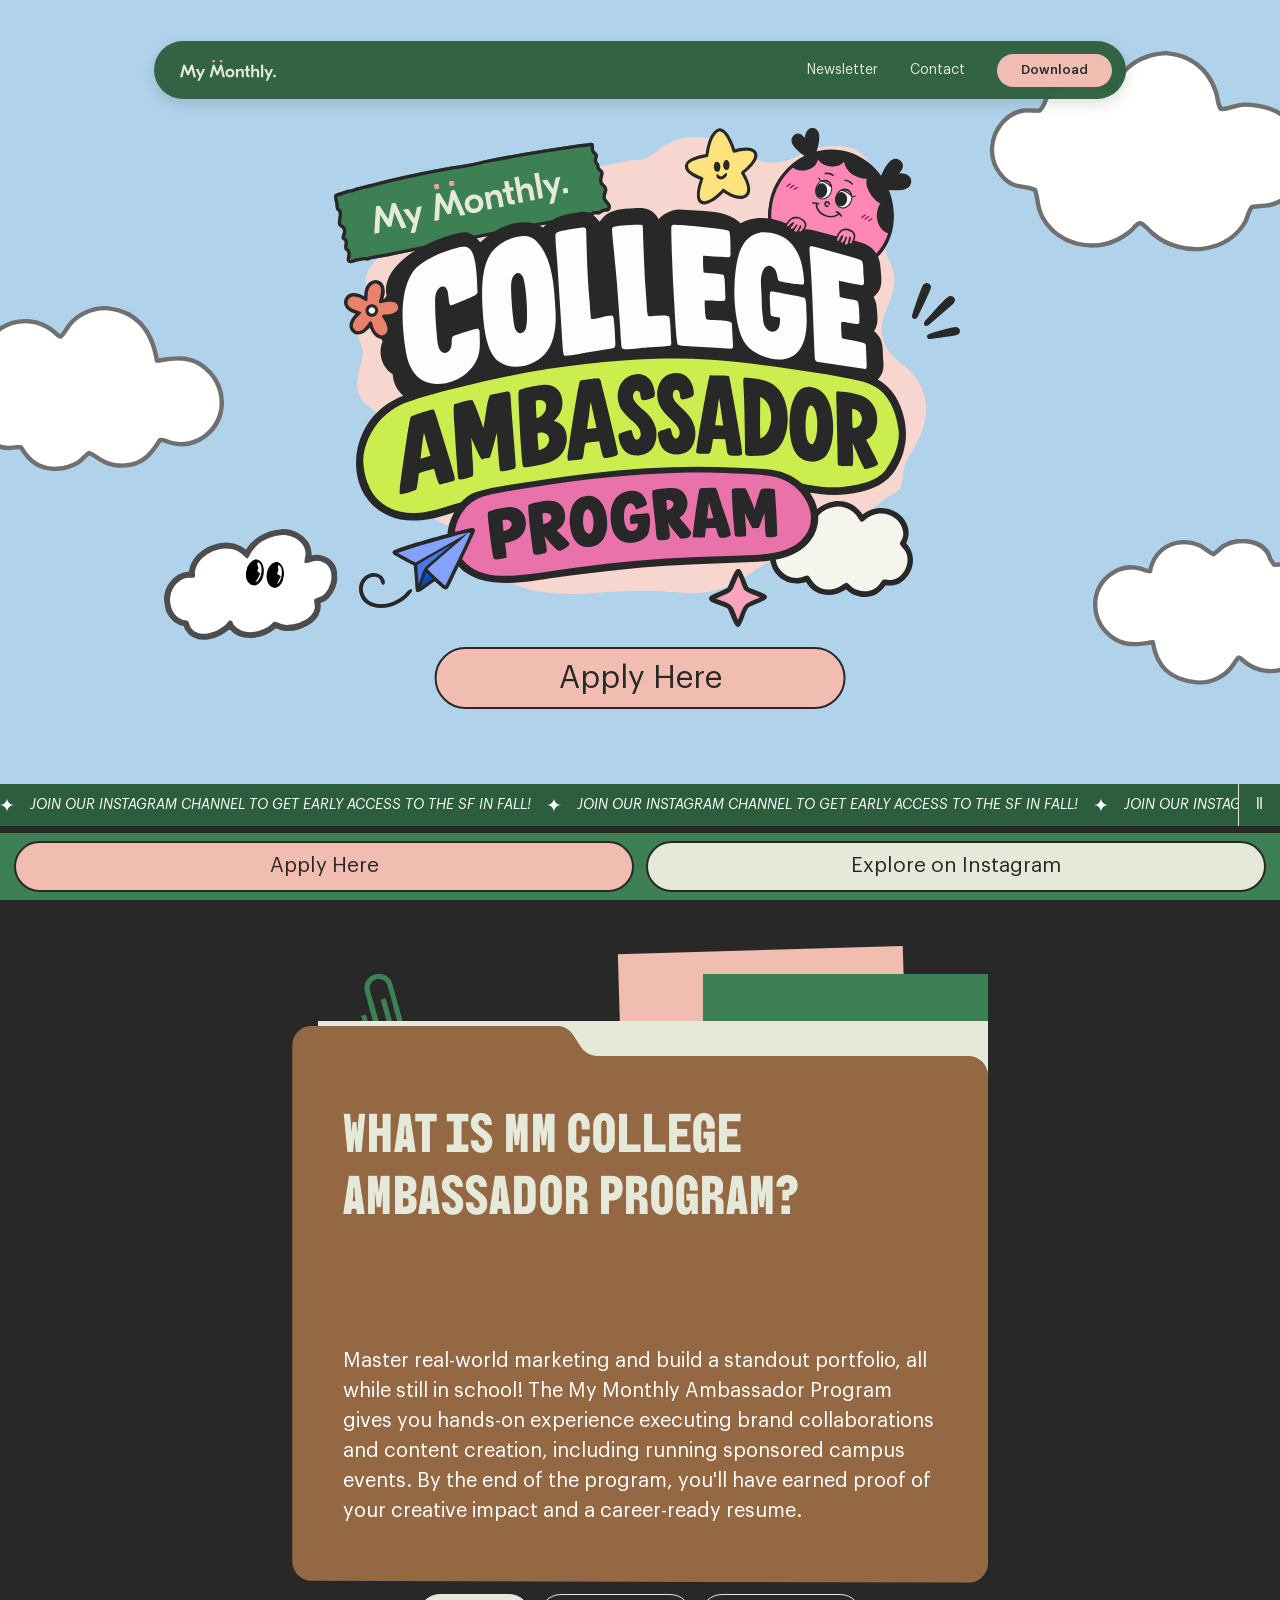
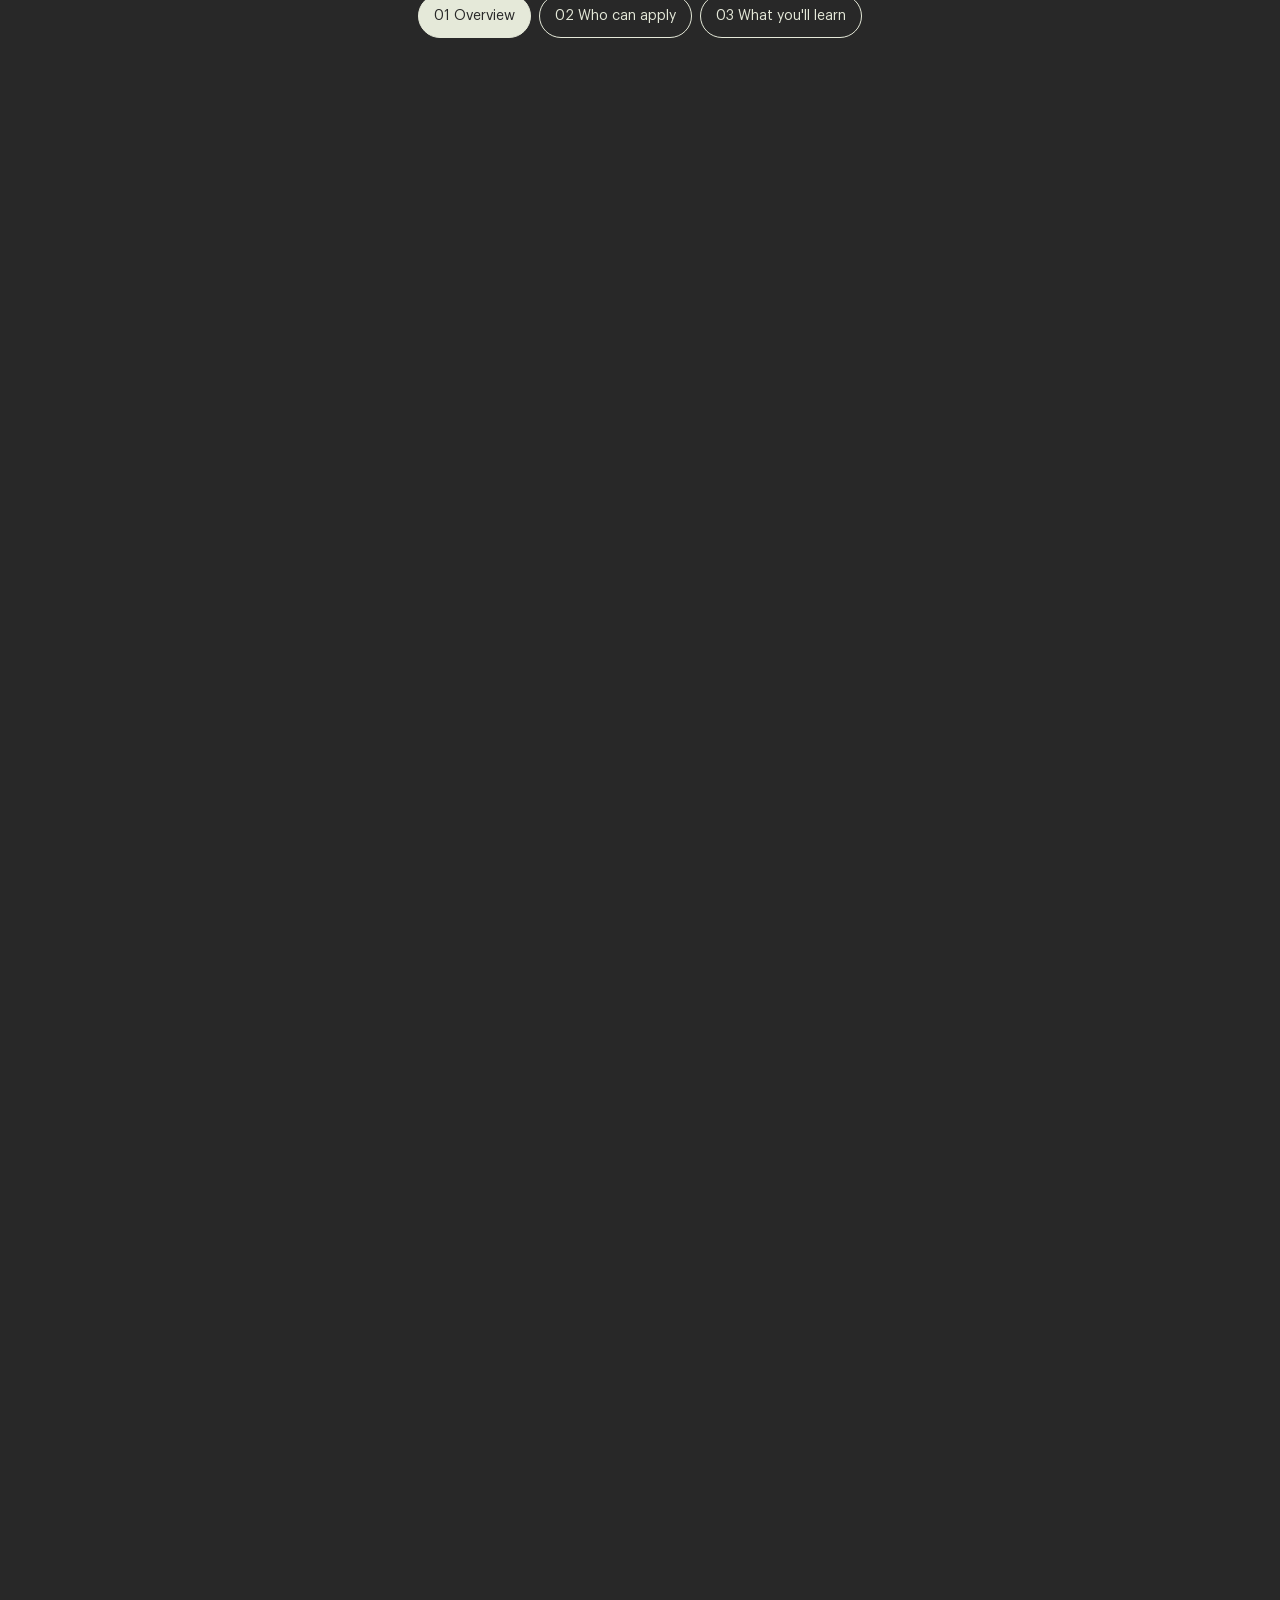
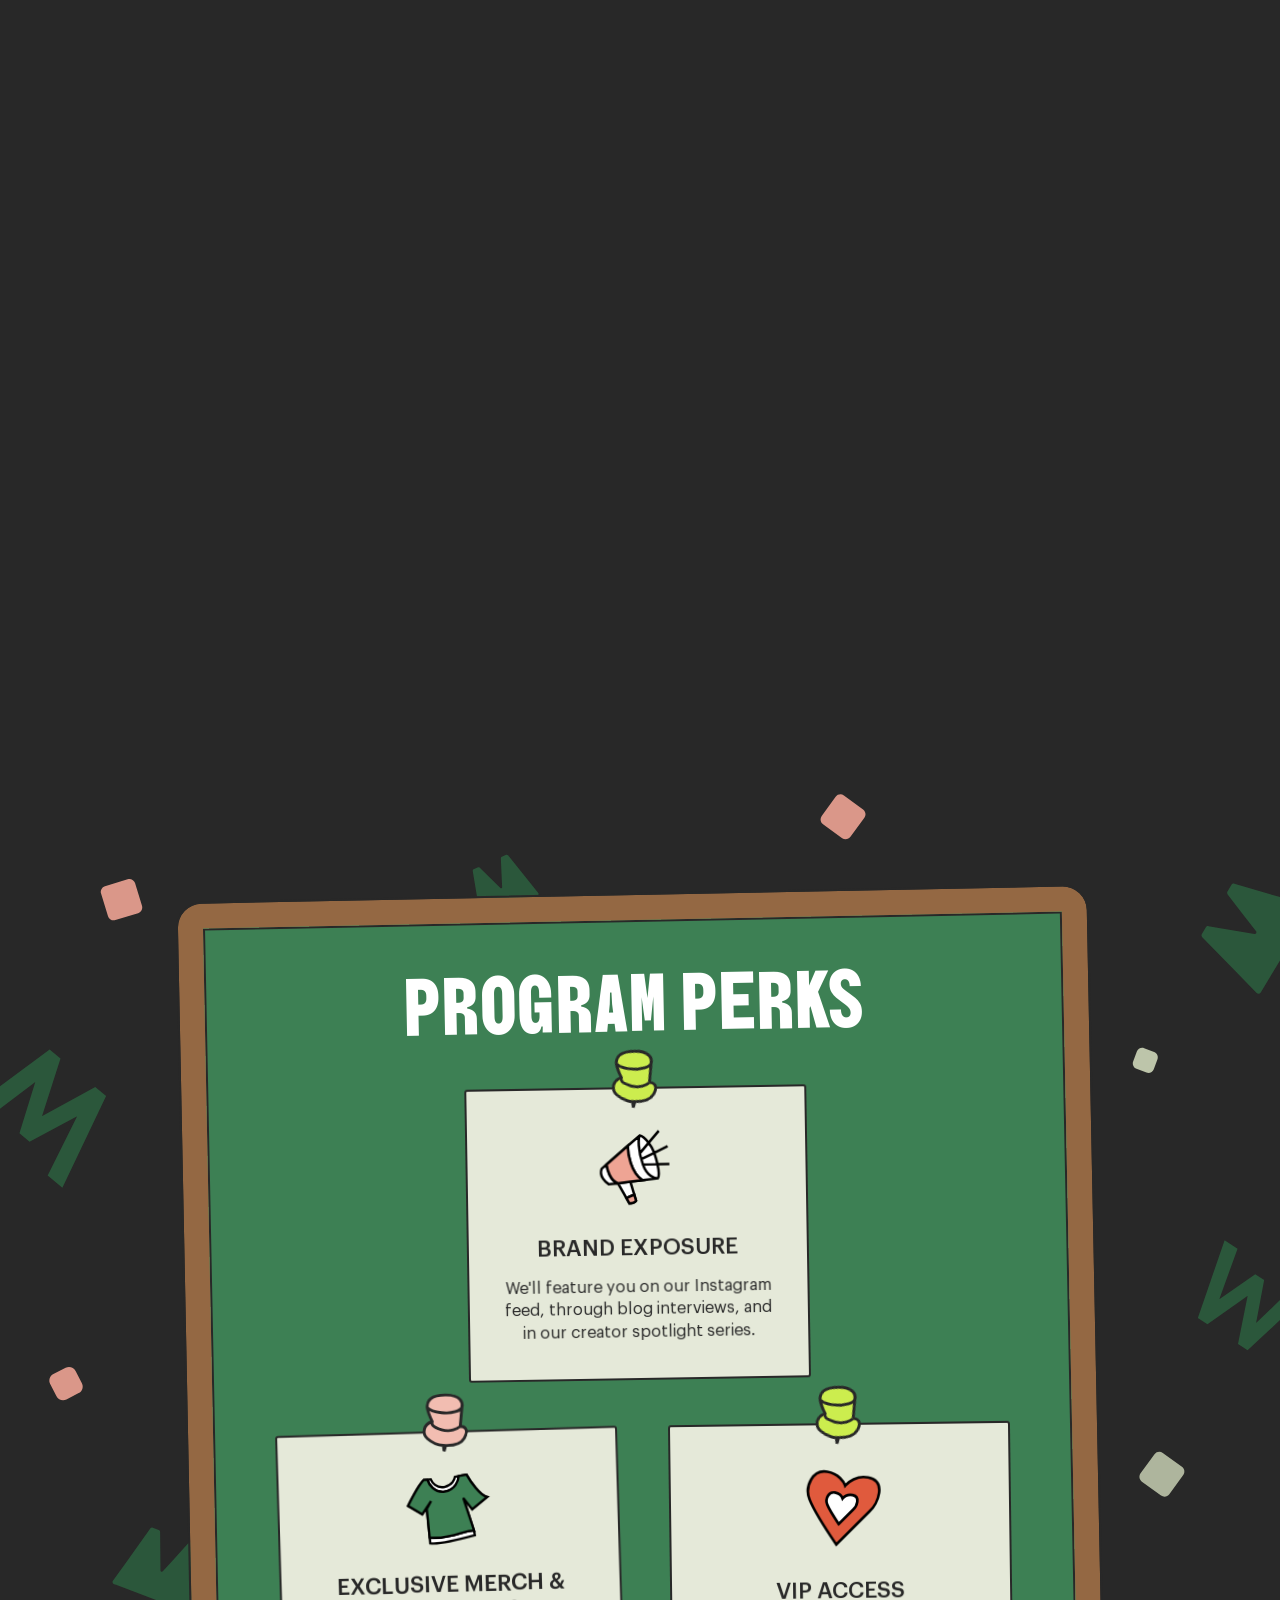
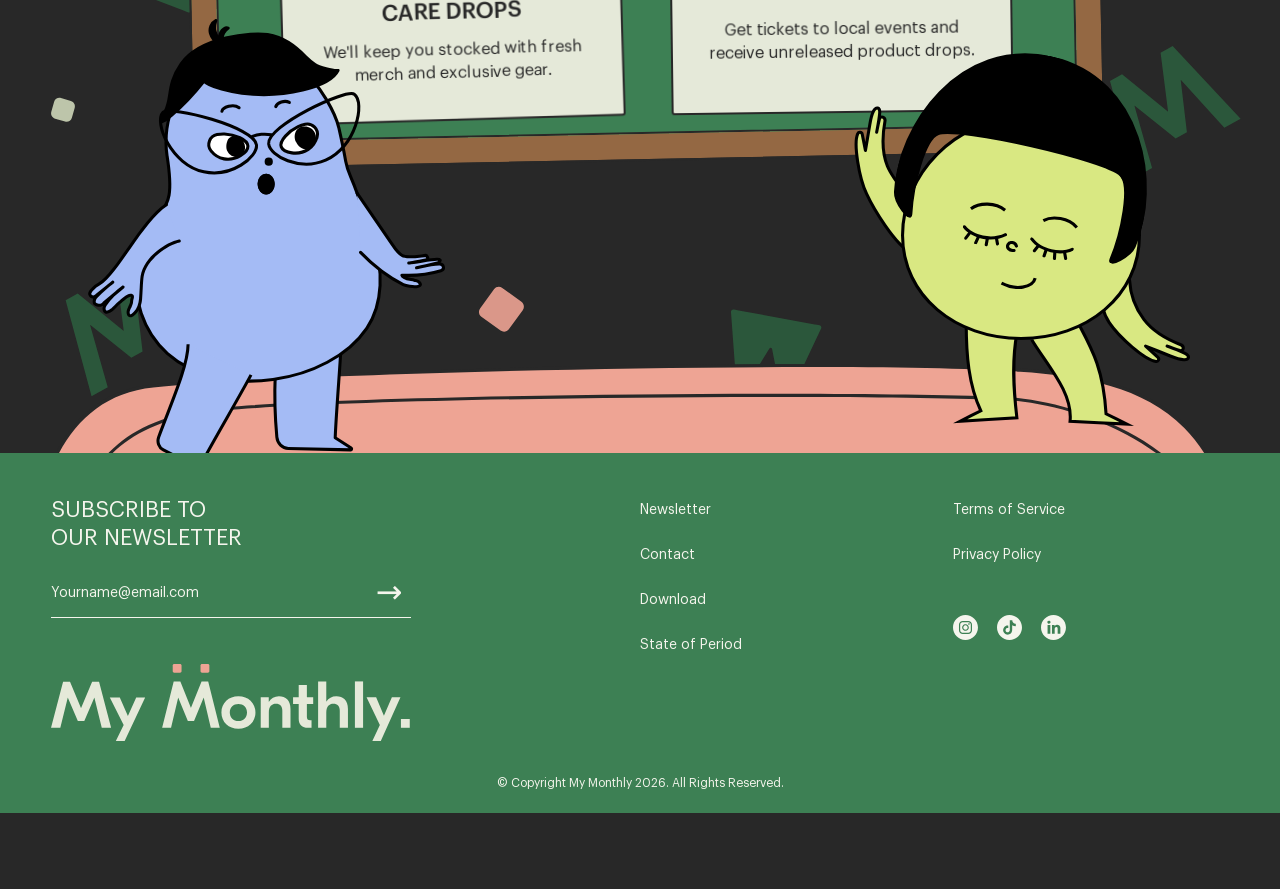
==== ambassador.html @ 67d10cc5 "update" ====
<!doctype html>
<html lang="en">
<head>
  <meta charset="utf-8">
  <meta name="viewport" content="width=device-width, initial-scale=1, viewport-fit=cover">
  <meta name="description" content="Build your creative portfolio, connect on campus, and join the My Monthly College Ambassador Program.">
  <title>College Ambassador Program — My Monthly</title>
  <link rel="icon" type="image/svg+xml" href="./assets/icons/favicon.svg">
  <link rel="stylesheet" href="./styles/shared.css">
  <link rel="stylesheet" href="./styles/ambassador/index.css">
  <script type="module" src="./scripts/ambassador/index.js"></script>
</head>
<body class="ambassador-page">
  <a class="skip-link" href="#main">Skip to content</a>
  <div id="site-header"></div>
  <main id="main" tabindex="-1"></main>
  <div id="site-footer"></div>
  <noscript><p>Join the My Monthly College Ambassador Program. <a href="https://o092eqv9xj4.typeform.com/to/OndLKDi7">Apply here</a>.</p></noscript>
</body>
</html>
---- styles/shared.css ----
/* 目录：1. 基础变量与字体 2. 重置与文字 3. 布局 4. 共享组件 5. 滚动换色
   加载顺序集中维护；页面专属样式另行加载。 */
@import "./foundations/tokens.css";
@import "./foundations/fonts.css";
@import "./foundations/reset.css";
@import "./foundations/typography.css";
@import "./foundations/layout.css";
@import "../components/footer/footer.css";
@import "../components/pre-footer/pre-footer.css";
@import "../components/menu-bar/menu-bar.css";

@import "./scroll-background.css";
---- styles/ambassador/index.css ----
/* 目录：1. 页面与首屏 2. 跑马灯 3. 文件夹滚动 4. Perks 5. 固定入口 6. 手机与减少动画 */
/* 1. 页面与首屏 */
.ambassador-page { background:var(--color-before-dawn); padding-bottom:calc(76px + env(safe-area-inset-bottom)); }
.ambassador-page #main { overflow:clip; }
.amb-program h2,.amb-perks h2 { font-family:var(--font-ambassador-heading); font-weight:400; text-transform:uppercase; letter-spacing:.02em; }
.amb-hero { height:min(72.1vw,calc(100svh - 116px)); max-height:1246px; min-height:650px; background:var(--color-blue); position:relative; overflow:clip; }
.amb-hero__title { position:absolute; width:min(58.26%,calc((100svh - 116px)*.824)); max-width:1007px; aspect-ratio:1007 / 831; left:50%; top:12%; transform:translateX(-50%); }
.amb-hero__part { position:absolute; height:auto; }
.amb-hero__cloud { position:absolute; height:auto; pointer-events:none; }
.amb-hero__cloud--top { width:min(25.1%,35svh); top:6.2%; right:-2%; transform:rotate(9.98deg); }
.amb-hero__cloud--left { width:min(20.1%,28svh); top:39%; left:-2.2%; transform:scaleX(-1); }
.amb-hero__cloud--bottom { width:min(18.03%,25svh); top:68.7%; right:-3%; transform:scaleY(-1); }
.amb-hero__friend { position:absolute; width:min(13.65%,19.5svh); left:calc(50% - min(40vw,53svh)); top:67.8%; transform:translateY(var(--cloud-drift,0px)) rotate(-4.88deg); pointer-events:none; }
.amb-hero__friend-body { width:100%; height:auto; }
.amb-hero__eyes { position:absolute; width:22%; left:48%; top:27%; transform:translate(var(--eye-x,0px),var(--eye-y,0px)) rotate(16.49deg); }
.amb-hero__eyes img { width:100%; height:auto; }
.amb-apply { display:flex; align-items:center; justify-content:center; min-height:48px; padding:12px 24px; background:var(--color-lighter-sunset); color:var(--color-before-dawn); border:2px solid var(--color-before-dawn); border-radius:100px; text-decoration:none; line-height:1.1; transition:background .18s, transform .18s; }
.amb-apply:hover { background:var(--color-sunset-blush); transform:translateY(-2px); }
.amb-apply:focus-visible,.amb-program__controls button:focus-visible,.amb-marquee__pause:focus-visible,.amb-perk__paper:focus-visible { outline:3px solid var(--color-before-dawn); outline-offset:4px; }
.amb-hero__apply { position:absolute; left:50%; top:82.5%; transform:translateX(-50%); width:min(32.1%,46svh); font-size:var(--text-ambassador-apply); }
.amb-hero__apply:hover { transform:translate(-50%,-2px); }
/* 2. 跑马灯 */
.amb-marquee { position:relative; background:var(--color-darker-green); color:var(--color-white); overflow:hidden; }
.amb-marquee>a { color:inherit; text-decoration:none; display:block; padding:10px 0; }
.amb-marquee__track { display:flex; width:max-content; animation:amb-marquee 40s linear infinite; }
.amb-marquee__group { display:flex; flex-shrink:0; gap:16px; align-items:center; padding-right:16px; }
.amb-marquee__group span { white-space:nowrap; text-transform:uppercase; font-style:italic; font-size:var(--text-small); }
.amb-marquee__group img { width:14px; height:auto; }
.amb-marquee:hover .amb-marquee__track,.amb-marquee:focus-within .amb-marquee__track,.amb-marquee.is-paused .amb-marquee__track { animation-play-state:paused; }
.amb-marquee__pause { position:absolute; inset:0 0 0 auto; width:42px; border:0; border-left:1px solid var(--color-linen-sheet); color:var(--color-linen-sheet); background:var(--color-darker-green); cursor:pointer; }
.amb-marquee__pause:focus-visible { outline-color:var(--color-white); outline-offset:-4px; }
@keyframes amb-marquee { to { transform:translateX(-50%); } }
/* 3. 文件夹滚动；不接管 wheel/touch，所有阶段使用原生纵向滚动 */
.amb-content { background:var(--color-before-dawn); }
.amb-program { position:relative; height:auto; }
.amb-program__sticky { height:100svh; position:sticky; top:0; display:flex; align-items:center; padding:90px 0 120px; overflow:clip; }
.amb-program__track { display:flex; flex-shrink:0; gap:10vw; align-items:center; padding-left:var(--track-inset,7vw); will-change:transform; }
.amb-dossier { position:relative; width:min(86vw,calc((100svh - 260px)*1.088),1320px); aspect-ratio:1531 / 1408; flex-shrink:0; container-type:inline-size; }
.amb-dossier__pink { position:absolute; width:41%; height:87%; top:1.3%; left:48%; background:var(--color-lighter-sunset); transform:rotate(-1.69deg); }
.amb-dossier__green { position:absolute; width:41%; height:85%; top:5%; right:0; background:var(--color-picnic-date); }
.amb-dossier__clip { position:absolute; width:5.64%; height:auto; top:5%; left:10%; transform:rotate(-15.57deg); }
.amb-dossier__paper { position:absolute; left:3.7%; right:0; top:12.3%; bottom:8%; padding:8% 7.3% 5%; background:var(--color-linen-sheet); color:var(--color-darker-green); }
.amb-dossier h2,.amb-learning h2 { font-size:7.84cqw; line-height:1.15; margin:0; }
.amb-dossier__paper h2 { color:var(--color-picnic-date); max-width:90%; }
.amb-dossier__paper ul { margin-top:5%; padding-left:5%; font-size:2.88cqw; line-height:1.3; }
.amb-dossier__paper li { margin-bottom:1.4%; }
.amb-dossier__clip-front { position:absolute; width:2.64%; height:auto; top:15.6%; left:13.7%; transform:rotate(-15.57deg) scaleY(-1); }
.amb-dossier__cover { position:absolute; z-index:2; left:0; right:0; top:13%; height:87%; will-change:transform; }
.amb-dossier__cover-art { position:absolute; width:79.93%; height:auto; left:50%; top:50%; transform:translate(-50%,-50%) rotate(90deg); }
.amb-dossier__cover-copy { position:relative; height:100%; padding:11% 7.3% 8%; display:flex; flex-direction:column; justify-content:space-between; color:var(--color-linen-sheet); }
.amb-dossier__cover-copy h2 { max-width:100%; }
.amb-dossier__cover-copy p { font-size:2.88cqw; line-height:1.5; margin:0; color:var(--color-white); }
.amb-learning { display:grid; grid-template-columns:1fr 1fr; flex-shrink:0; width:min(148vw,calc((100svh - 300px)*2.12),2200px); padding:clamp(15px,3vw,56px); position:relative; container-type:inline-size; }
.amb-learning__folder { position:absolute; top:0; width:50%; height:100%; object-fit:fill; }
.amb-learning__folder--left { left:0; }
.amb-learning__folder--right { right:0; }
.amb-learning::before { content:''; position:absolute; inset:9% 4% 7%; background:var(--color-lighter-sunset); transform:rotate(-2deg); z-index:1; }
.amb-learning__sheet { z-index:2; }
.amb-learning__sheet { position:relative; background:var(--color-morning-fog); color:var(--color-darker-green); padding:4%; display:flex; flex-direction:column; }
.amb-learning__sheet+.amb-learning__sheet { background:linear-gradient(90deg,#e2e2d3,transparent 14%),var(--color-morning-fog); }
.amb-learning h2 { font-size:5cqw; color:var(--color-picnic-date); margin-bottom:10%; }
.amb-learning ul { font-size:1.83cqw; line-height:1.5; padding-left:7%; margin:0; }
.amb-learning li { margin-bottom:5%; }
.amb-learning__end { margin:12% 4% 0 12%; font-size:1.91cqw; line-height:1.5; font-style:italic; }
.amb-program__controls { position:absolute; left:50%; bottom:calc(88px + env(safe-area-inset-bottom)); transform:translateX(-50%); display:flex; gap:8px; white-space:nowrap; }
.amb-program__controls button { color:var(--color-linen-sheet); background:transparent; border:1px solid var(--color-linen-sheet); border-radius:24px; padding:9px 15px; font-size:var(--text-small); cursor:pointer; min-height:44px; }
.amb-program__controls button[aria-current="step"] { background:var(--color-linen-sheet); color:var(--color-before-dawn); }
.amb-program__controls button:focus-visible { outline-color:var(--color-lighter-sunset); }
/* 4. Perks */
.amb-perks { position:relative; padding:8vw 0 23vw; overflow:clip; }
.amb-perks__pattern { position:absolute; width:105%; max-width:none; height:auto; top:0; left:-2.5%; pointer-events:none; }
.amb-perks__board { position:relative; width:71%; margin:auto; padding:3% 3% 5%; background:var(--color-picnic-date); border:clamp(10px,2vw,34px) solid var(--color-ambassador-folder); border-radius:24px; outline:2px solid var(--color-before-dawn); box-shadow:inset 0 0 0 2px var(--color-before-dawn); transform:rotate(-1.14deg); container-type:inline-size; }
.amb-perks__board>h2 { margin:0 0 5%; color:var(--color-white); text-align:center; font-size:10.4cqw; line-height:1.1; }
.amb-perks__notes { display:grid; grid-template-columns:1fr 1fr; gap:8% 7%; padding:0 3%; }
.amb-perk { position:relative; }
.amb-perk--0 { grid-column:1/-1; width:46.5%; justify-self:center; }
.amb-perk__paper { padding:12% 10% 10%; min-height:100%; background:var(--color-linen-sheet); color:var(--color-before-dawn); border:2px solid var(--color-before-dawn); border-radius:3px; text-align:center; transform-origin:50% 0; transition:transform .38s cubic-bezier(.2,.8,.2,1); }
.amb-perk--0 .amb-perk__paper { transform:rotate(.2deg); }
.amb-perk--1 .amb-perk__paper { transform:rotate(-.6deg); }
.amb-perk--2 .amb-perk__paper { transform:rotate(.4deg); }
.amb-perk__paper:hover,.amb-perk__paper:focus-visible { transform:rotate(-3deg); }
.amb-perk:nth-child(2) .amb-perk__paper:hover,.amb-perk:nth-child(2) .amb-perk__paper:focus-visible { transform:rotate(3deg); }
.amb-perk__icon { width:31%; height:auto; margin:0 auto 10%; }
.amb-perk h3 { font-family:var(--font-body); font-size:2.87cqw; line-height:1.2; font-weight:500; text-transform:uppercase; margin:0 0 5%; }
.amb-perk p { font-size:2.08cqw; line-height:1.4; margin:0; }
.amb-perk__pin { position:absolute; width:14%; height:auto; top:0; left:50%; transform:translate(-50%,-65%) rotate(16deg); pointer-events:none; }
.amb-perks__ground { position:absolute; width:124%; max-width:none; height:auto; left:-6%; top:calc(100% - 7vw); pointer-events:none; }
.amb-perks__blue { position:absolute; width:28%; height:auto; left:6.8%; bottom:-1.8vw; pointer-events:none; }
.amb-character { position:absolute; width:29%; aspect-ratio:500 / 565; right:7%; bottom:2vw; pointer-events:none; }
.amb-character__part { position:absolute; height:auto; }
/* 5. 固定入口；为页面与 Footer 预留空间 */
.amb-actions { position:fixed; z-index:45; bottom:0; left:0; right:0; padding:8px 14px calc(8px + env(safe-area-inset-bottom)); background:var(--color-picnic-date); display:grid; grid-template-columns:1fr 1fr; gap:12px; }
.amb-actions .amb-apply { font-size:var(--text-ambassador-action); }
.amb-apply--linen { background:var(--color-linen-sheet); }
.amb-apply--linen:hover { background:var(--color-darker-linen); }
body:has(.site-header.is-open) .amb-actions { visibility:hidden; }
/* 6. 手机与减少动画 */
@media(max-width:767px) {
  .amb-hero { height:calc(100svh - 116px); min-height:550px; max-height:850px; }
  .amb-hero__title { width:92.7%; height:auto; max-width:none; top:24%; }
  .amb-hero__apply { width:69%; top:74%; font-size:var(--text-larger); }
  .amb-hero__cloud--top { width:33%; top:6%; right:-11%; }
  .amb-hero__cloud--left { width:24%; top:22%; left:-5%; }
  .amb-hero__cloud--bottom { width:24%; top:86%; right:0; }
  .amb-hero__friend { width:19.5%; left:5%; top:83%; }
  .amb-marquee__group span { font-size:var(--text-small); }
  .amb-dossier { width:92vw; min-height:385px; }
  .amb-dossier__cover-copy p,.amb-dossier__paper ul { font-size:var(--text-body); }
  .amb-learning { width:184vw; }
  .amb-learning ul { font-size:max(var(--text-body),2cqw); }
  .amb-learning__end { font-size:2.1cqw; }
  .amb-program__track { gap:8vw; }
  .amb-program__controls { bottom:calc(86px + env(safe-area-inset-bottom)); gap:6px; }
  .amb-program__controls button { padding:9px 12px; }
  .amb-program__controls button span { display:none; }
  .amb-perks { padding:14vw 0 32vw; }
  .amb-perks__board { width:80%; padding:6% 7% 9%; border-width:9px; border-radius:12px; }
  .amb-perks__board>h2 { font-size:13cqw; margin-bottom:12%; }
  .amb-perks__notes { grid-template-columns:1fr; gap:35px; padding:0 12%; }
  .amb-perk--0 { width:100%; }
  .amb-perk__paper { padding:14% 10% 12%; }
  .amb-perk h3 { font-size:5.4cqw; }
  .amb-perk p { font-size:4.3cqw; }
  .amb-perks__blue { width:29%; left:4%; }
  .amb-character { width:32%; right:5%; }
  .amb-actions { gap:6px; padding-left:6px; padding-right:6px; }
  .amb-actions .amb-apply { padding:12px 6px; font-size:var(--text-small); }
}
@media(max-height:580px) and (min-width:768px) { .amb-dossier { width:58vw; } .amb-learning { width:110vw; } }
@media(prefers-reduced-motion:reduce) {
  .amb-marquee__track { animation:none; }
  .amb-marquee__pause { display:none; }
  .amb-apply,.amb-perk__paper { transition:none; }
  .amb-perk__paper:hover,.amb-perk__paper:focus-visible { transform:none; }
  .amb-program { height:auto!important; padding:80px 0; }
  .amb-program__sticky { position:relative; height:auto; display:block; overflow:visible; }
  .amb-program__track { display:flex; flex-direction:column; padding:0 4vw; gap:50px; transform:none!important; }
  .amb-dossier { width:min(92vw,1100px); aspect-ratio:auto; padding-top:12%; display:flex; flex-direction:column; }
  .amb-dossier__paper { position:relative; inset:auto; padding:8%; }
  .amb-dossier__cover { position:relative; inset:auto; height:auto; margin-bottom:40px; }
  .amb-dossier__cover-art { display:none; }
  .amb-dossier__cover-copy { background:var(--color-ambassador-folder); padding:8%; border-radius:20px; gap:40px; }
  .amb-learning { width:min(92vw,1600px); }
  .amb-program__controls { display:none; }
  .amb-dossier__paper ul,.amb-dossier__cover-copy p { font-size:var(--text-body); }
  .amb-learning { grid-template-columns:1fr; }
  .amb-learning h2 { font-size:clamp(30px,5vw,70px); }
  .amb-learning ul,.amb-learning__end { font-size:var(--text-body); }
}
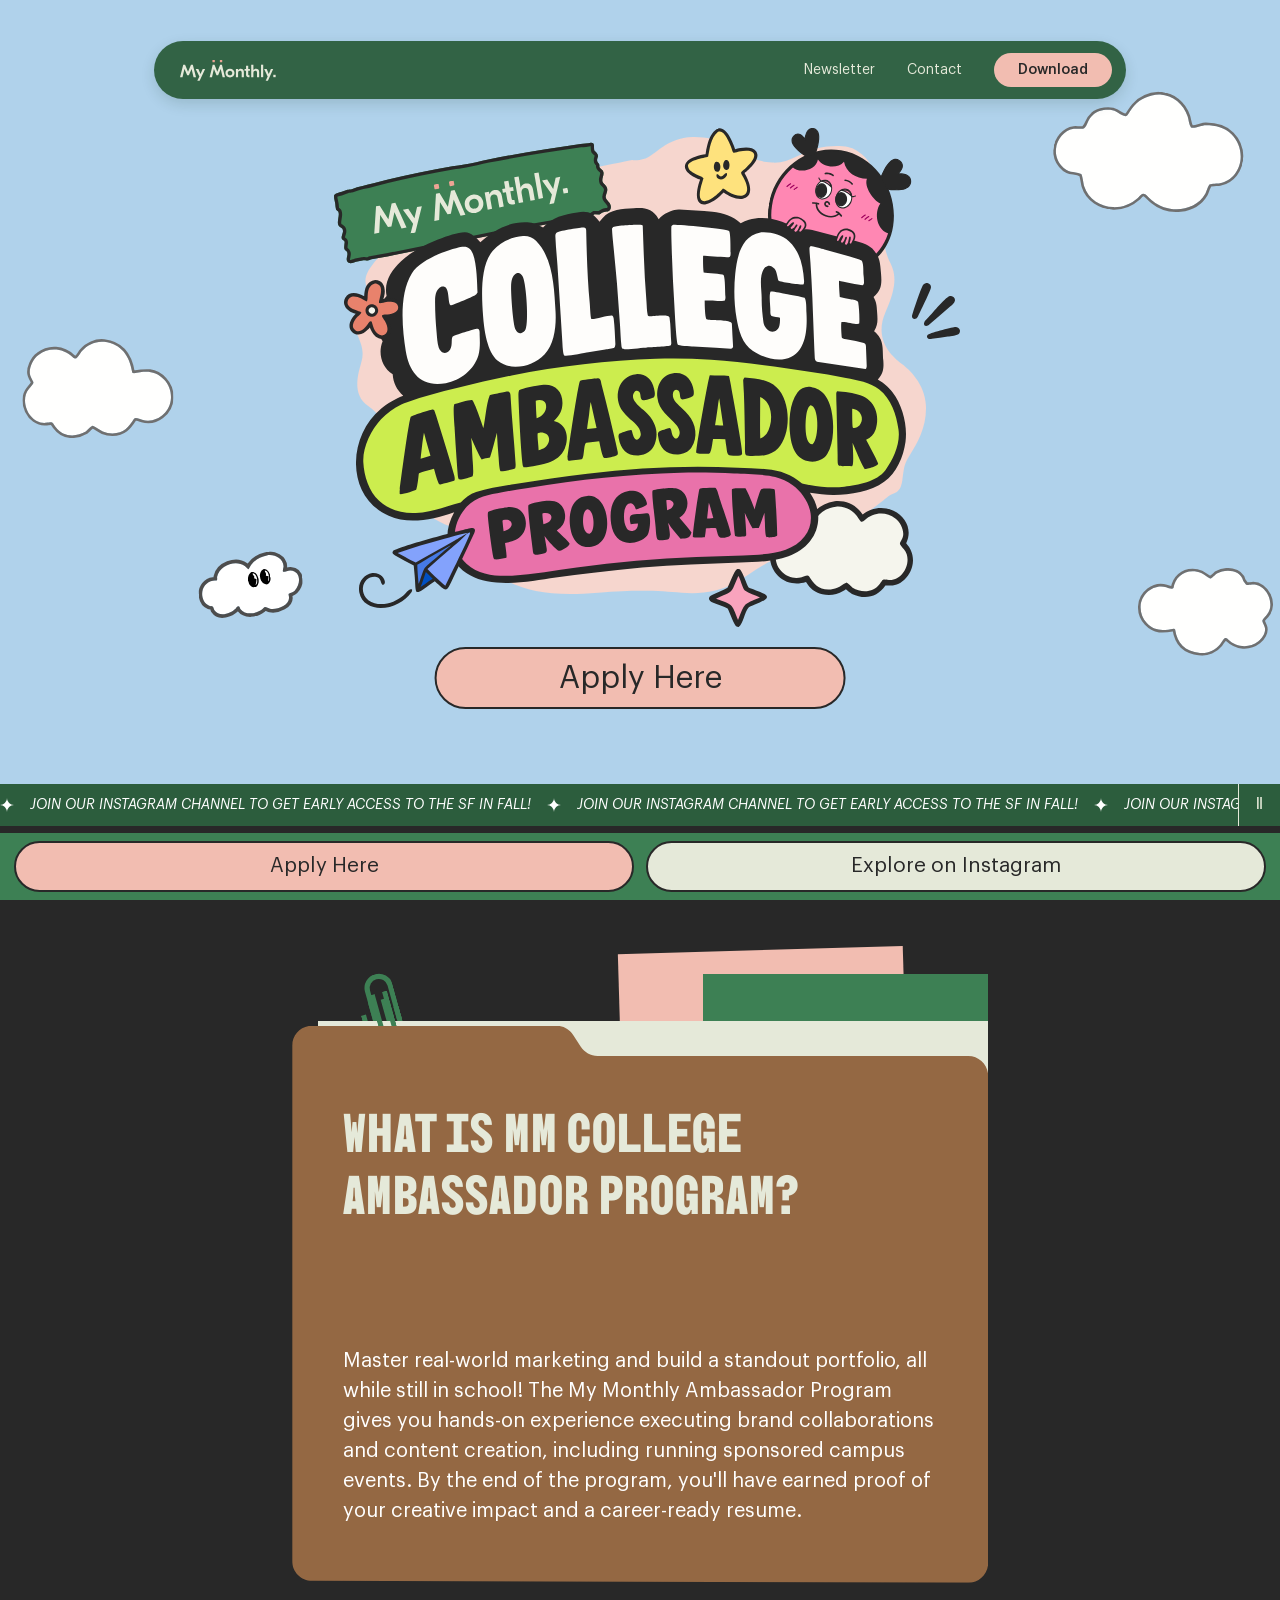
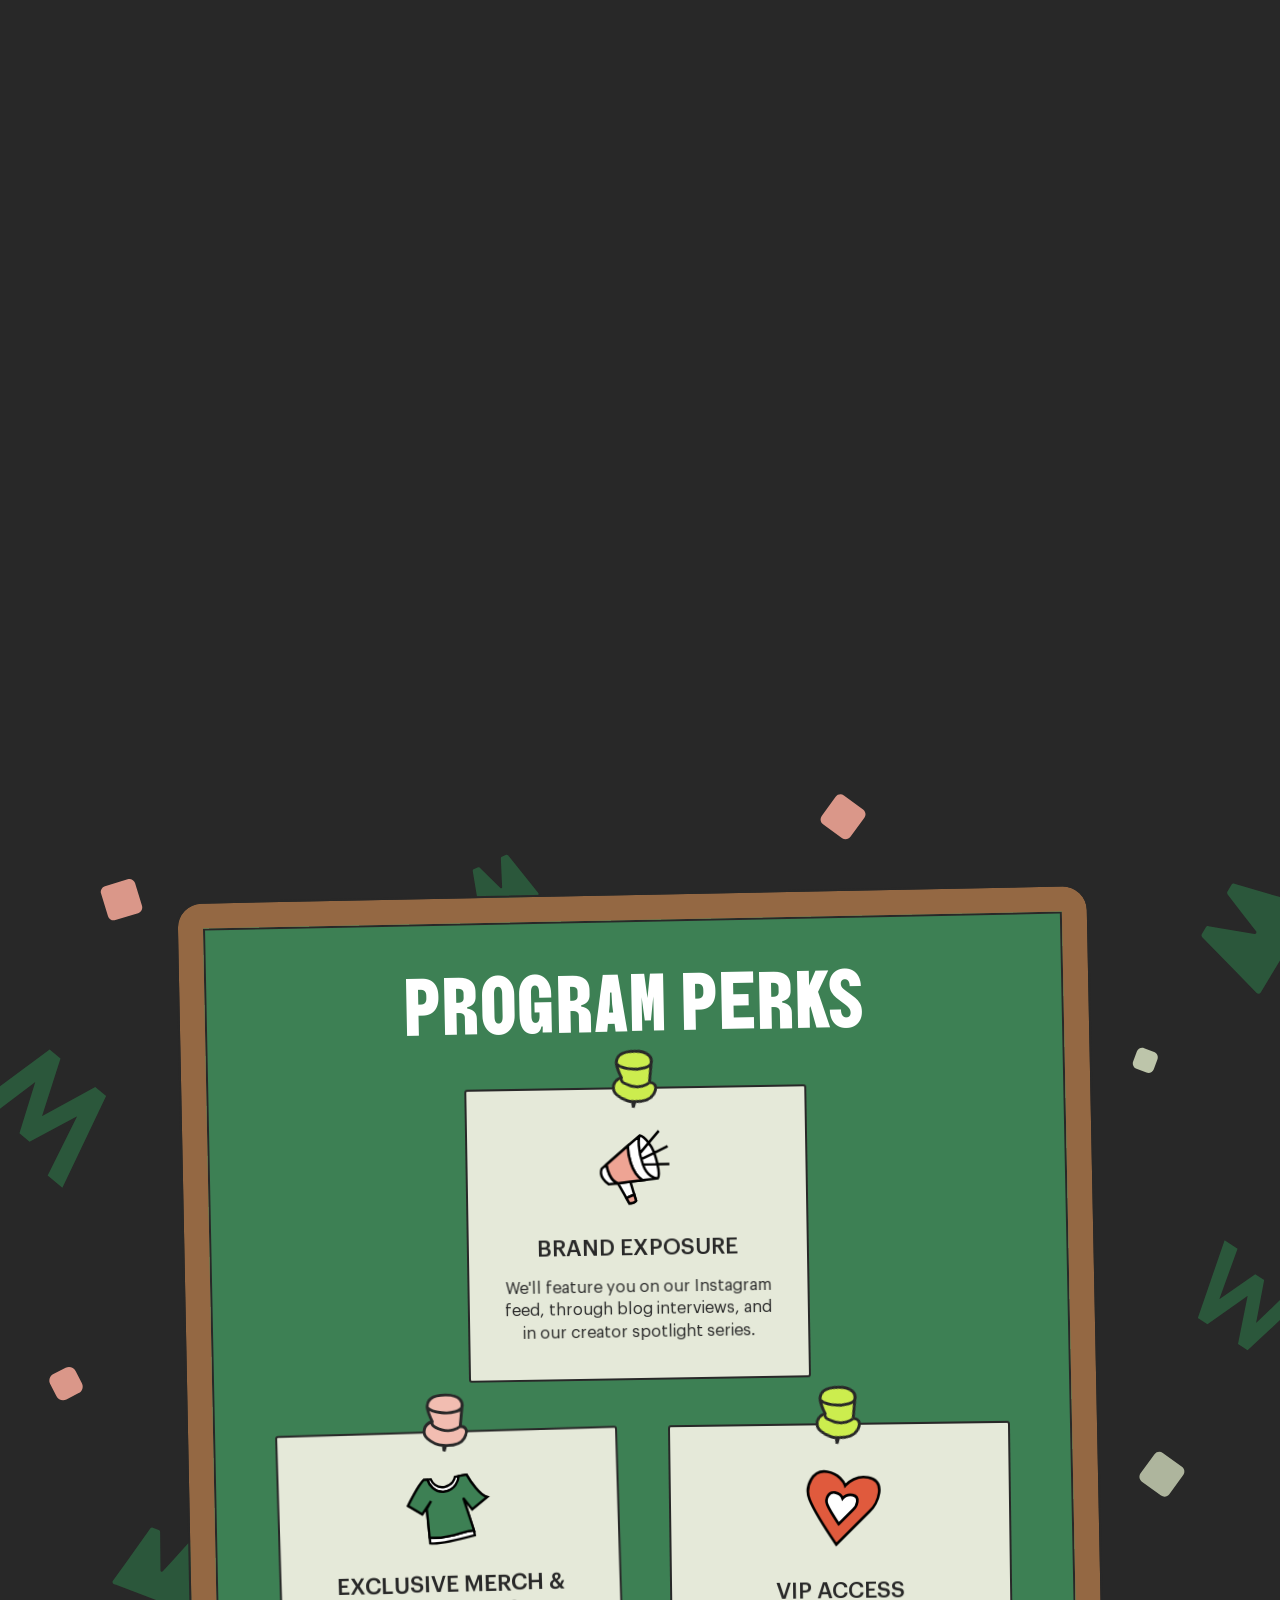
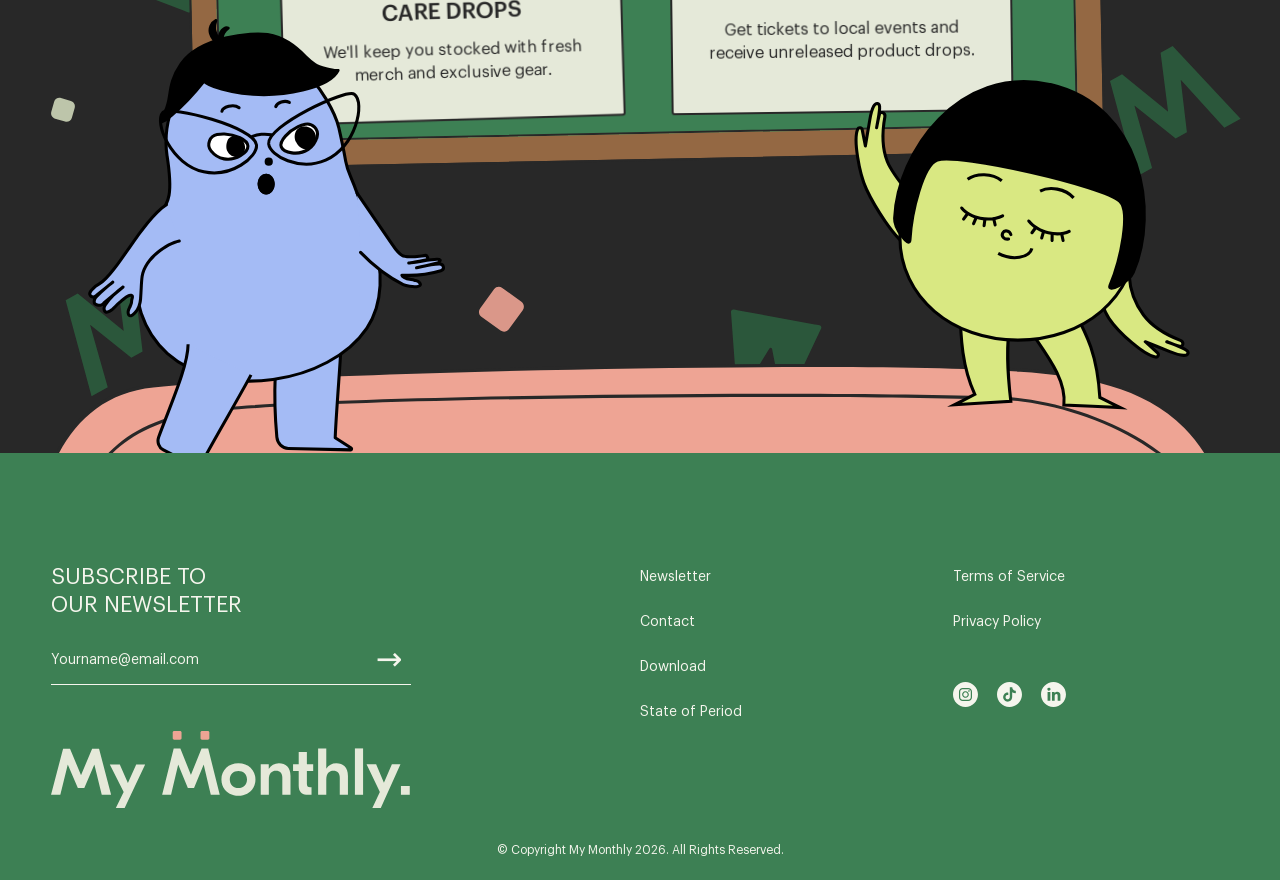
==== commit 3df45406: "update" ====
--- a/ambassador.html
+++ b/ambassador.html
@@ -14,6 +14,7 @@
   <a class="skip-link" href="#main">Skip to content</a>
   <div id="site-header"></div>
   <main id="main" tabindex="-1"></main>
+  <div id="ambassador-actions" class="amb-actions-anchor"></div>
   <div id="site-footer"></div>
   <noscript><p>Join the My Monthly College Ambassador Program. <a href="https://o092eqv9xj4.typeform.com/to/OndLKDi7">Apply here</a>.</p></noscript>
 </body>
--- a/styles/ambassador/index.css
+++ b/styles/ambassador/index.css
@@ -1,8 +1,8 @@
 /* 目录：1. 页面与首屏 2. 跑马灯 3. 文件夹滚动 4. Perks 5. 固定入口 6. 手机与减少动画 */
 /* 1. 页面与首屏 */
-.ambassador-page { background:var(--color-before-dawn); padding-bottom:calc(76px + env(safe-area-inset-bottom)); }
+.ambassador-page { background:var(--color-before-dawn); }
 .ambassador-page #main { overflow:clip; }
-.amb-program h2,.amb-perks h2 { font-family:var(--font-ambassador-heading); font-weight:400; text-transform:uppercase; letter-spacing:.02em; }
+.amb-program h2,.amb-perks h2 { font-family:"BBH Sans Bogle", "GT Eesti Display", sans-serif; font-weight:400; text-transform:uppercase; letter-spacing:.02em; }
 .amb-hero { height:min(72.1vw,calc(100svh - 116px)); max-height:1246px; min-height:650px; background:var(--color-blue); position:relative; overflow:clip; }
 .amb-hero__title { position:absolute; width:min(58.26%,calc((100svh - 116px)*.824)); max-width:1007px; aspect-ratio:1007 / 831; left:50%; top:12%; transform:translateX(-50%); }
 .amb-hero__part { position:absolute; height:auto; }
@@ -12,12 +12,12 @@
 .amb-hero__cloud--bottom { width:min(18.03%,25svh); top:68.7%; right:-3%; transform:scaleY(-1); }
 .amb-hero__friend { position:absolute; width:min(13.65%,19.5svh); left:calc(50% - min(40vw,53svh)); top:67.8%; transform:translateY(var(--cloud-drift,0px)) rotate(-4.88deg); pointer-events:none; }
 .amb-hero__friend-body { width:100%; height:auto; }
-.amb-hero__eyes { position:absolute; width:22%; left:48%; top:27%; transform:translate(var(--eye-x,0px),var(--eye-y,0px)) rotate(16.49deg); }
+.amb-hero__eyes { position:absolute; width:22%; left:48%; top:27%; transform:translate(var(--eye-x,0px),var(--eye-y,0px)) rotate(-4deg); }
 .amb-hero__eyes img { width:100%; height:auto; }
 .amb-apply { display:flex; align-items:center; justify-content:center; min-height:48px; padding:12px 24px; background:var(--color-lighter-sunset); color:var(--color-before-dawn); border:2px solid var(--color-before-dawn); border-radius:100px; text-decoration:none; line-height:1.1; transition:background .18s, transform .18s; }
 .amb-apply:hover { background:var(--color-sunset-blush); transform:translateY(-2px); }
-.amb-apply:focus-visible,.amb-program__controls button:focus-visible,.amb-marquee__pause:focus-visible,.amb-perk__paper:focus-visible { outline:3px solid var(--color-before-dawn); outline-offset:4px; }
-.amb-hero__apply { position:absolute; left:50%; top:82.5%; transform:translateX(-50%); width:min(32.1%,46svh); font-size:var(--text-ambassador-apply); }
+.amb-apply:focus-visible,.amb-marquee__pause:focus-visible,.amb-perk__paper:focus-visible { outline:3px solid var(--color-before-dawn); outline-offset:4px; }
+.amb-hero__apply { position:absolute; left:50%; top:82.5%; transform:translateX(-50%); width:min(32.1%,46svh); font-size:clamp(20px, 3.5svh, 44px); }
 .amb-hero__apply:hover { transform:translate(-50%,-2px); }
 /* 2. 跑马灯 */
 .amb-marquee { position:relative; background:var(--color-darker-green); color:var(--color-white); overflow:hidden; }
@@ -44,7 +44,7 @@
 .amb-dossier__paper h2 { color:var(--color-picnic-date); max-width:90%; }
 .amb-dossier__paper ul { margin-top:5%; padding-left:5%; font-size:2.88cqw; line-height:1.3; }
 .amb-dossier__paper li { margin-bottom:1.4%; }
-.amb-dossier__clip-front { position:absolute; width:2.64%; height:auto; top:15.6%; left:13.7%; transform:rotate(-15.57deg) scaleY(-1); }
+.amb-dossier__clip-front { position:absolute; width:2.64%; height:auto; top:7.85%; left:12%; transform:rotate(-15.57deg) scaleY(-1); }
 .amb-dossier__cover { position:absolute; z-index:2; left:0; right:0; top:13%; height:87%; will-change:transform; }
 .amb-dossier__cover-art { position:absolute; width:79.93%; height:auto; left:50%; top:50%; transform:translate(-50%,-50%) rotate(90deg); }
 .amb-dossier__cover-copy { position:relative; height:100%; padding:11% 7.3% 8%; display:flex; flex-direction:column; justify-content:space-between; color:var(--color-linen-sheet); }
@@ -62,10 +62,6 @@
 .amb-learning ul { font-size:1.83cqw; line-height:1.5; padding-left:7%; margin:0; }
 .amb-learning li { margin-bottom:5%; }
 .amb-learning__end { margin:12% 4% 0 12%; font-size:1.91cqw; line-height:1.5; font-style:italic; }
-.amb-program__controls { position:absolute; left:50%; bottom:calc(88px + env(safe-area-inset-bottom)); transform:translateX(-50%); display:flex; gap:8px; white-space:nowrap; }
-.amb-program__controls button { color:var(--color-linen-sheet); background:transparent; border:1px solid var(--color-linen-sheet); border-radius:24px; padding:9px 15px; font-size:var(--text-small); cursor:pointer; min-height:44px; }
-.amb-program__controls button[aria-current="step"] { background:var(--color-linen-sheet); color:var(--color-before-dawn); }
-.amb-program__controls button:focus-visible { outline-color:var(--color-lighter-sunset); }
 /* 4. Perks */
 .amb-perks { position:relative; padding:8vw 0 23vw; overflow:clip; }
 .amb-perks__pattern { position:absolute; width:105%; max-width:none; height:auto; top:0; left:-2.5%; pointer-events:none; }
@@ -86,15 +82,19 @@
 .amb-perk__pin { position:absolute; width:14%; height:auto; top:0; left:50%; transform:translate(-50%,-65%) rotate(16deg); pointer-events:none; }
 .amb-perks__ground { position:absolute; width:124%; max-width:none; height:auto; left:-6%; top:calc(100% - 7vw); pointer-events:none; }
 .amb-perks__blue { position:absolute; width:28%; height:auto; left:6.8%; bottom:-1.8vw; pointer-events:none; }
-.amb-character { position:absolute; width:29%; aspect-ratio:500 / 565; right:7%; bottom:2vw; pointer-events:none; }
-.amb-character__part { position:absolute; height:auto; }
-/* 5. 固定入口；为页面与 Footer 预留空间 */
+.amb-character { position:absolute; width:29%; height:auto; right:7%; bottom:2vw; pointer-events:none; }
+/* 5. 固定入口：抵达 Footer 顶部后停靠，页脚后不额外占位 */
+.amb-actions-anchor { position:relative; height:76px; background:var(--color-picnic-date); }
 .amb-actions { position:fixed; z-index:45; bottom:0; left:0; right:0; padding:8px 14px calc(8px + env(safe-area-inset-bottom)); background:var(--color-picnic-date); display:grid; grid-template-columns:1fr 1fr; gap:12px; }
-.amb-actions .amb-apply { font-size:var(--text-ambassador-action); }
+.amb-actions.is-docked { position:absolute; top:0; bottom:auto; }
+.amb-actions .amb-apply { font-size:clamp(14px, 1.6vw, 28px); }
 .amb-apply--linen { background:var(--color-linen-sheet); }
 .amb-apply--linen:hover { background:var(--color-darker-linen); }
 body:has(.site-header.is-open) .amb-actions { visibility:hidden; }
 /* 6. 手机与减少动画 */
+@media(min-width:768px) {
+  .amb-hero__cloud,.amb-hero__friend { scale:.6; }
+}
 @media(max-width:767px) {
   .amb-hero { height:calc(100svh - 116px); min-height:550px; max-height:850px; }
   .amb-hero__title { width:92.7%; height:auto; max-width:none; top:24%; }
@@ -110,9 +110,6 @@
   .amb-learning ul { font-size:max(var(--text-body),2cqw); }
   .amb-learning__end { font-size:2.1cqw; }
   .amb-program__track { gap:8vw; }
-  .amb-program__controls { bottom:calc(86px + env(safe-area-inset-bottom)); gap:6px; }
-  .amb-program__controls button { padding:9px 12px; }
-  .amb-program__controls button span { display:none; }
   .amb-perks { padding:14vw 0 32vw; }
   .amb-perks__board { width:80%; padding:6% 7% 9%; border-width:9px; border-radius:12px; }
   .amb-perks__board>h2 { font-size:13cqw; margin-bottom:12%; }
@@ -141,7 +138,6 @@
   .amb-dossier__cover-art { display:none; }
   .amb-dossier__cover-copy { background:var(--color-ambassador-folder); padding:8%; border-radius:20px; gap:40px; }
   .amb-learning { width:min(92vw,1600px); }
-  .amb-program__controls { display:none; }
   .amb-dossier__paper ul,.amb-dossier__cover-copy p { font-size:var(--text-body); }
   .amb-learning { grid-template-columns:1fr; }
   .amb-learning h2 { font-size:clamp(30px,5vw,70px); }
